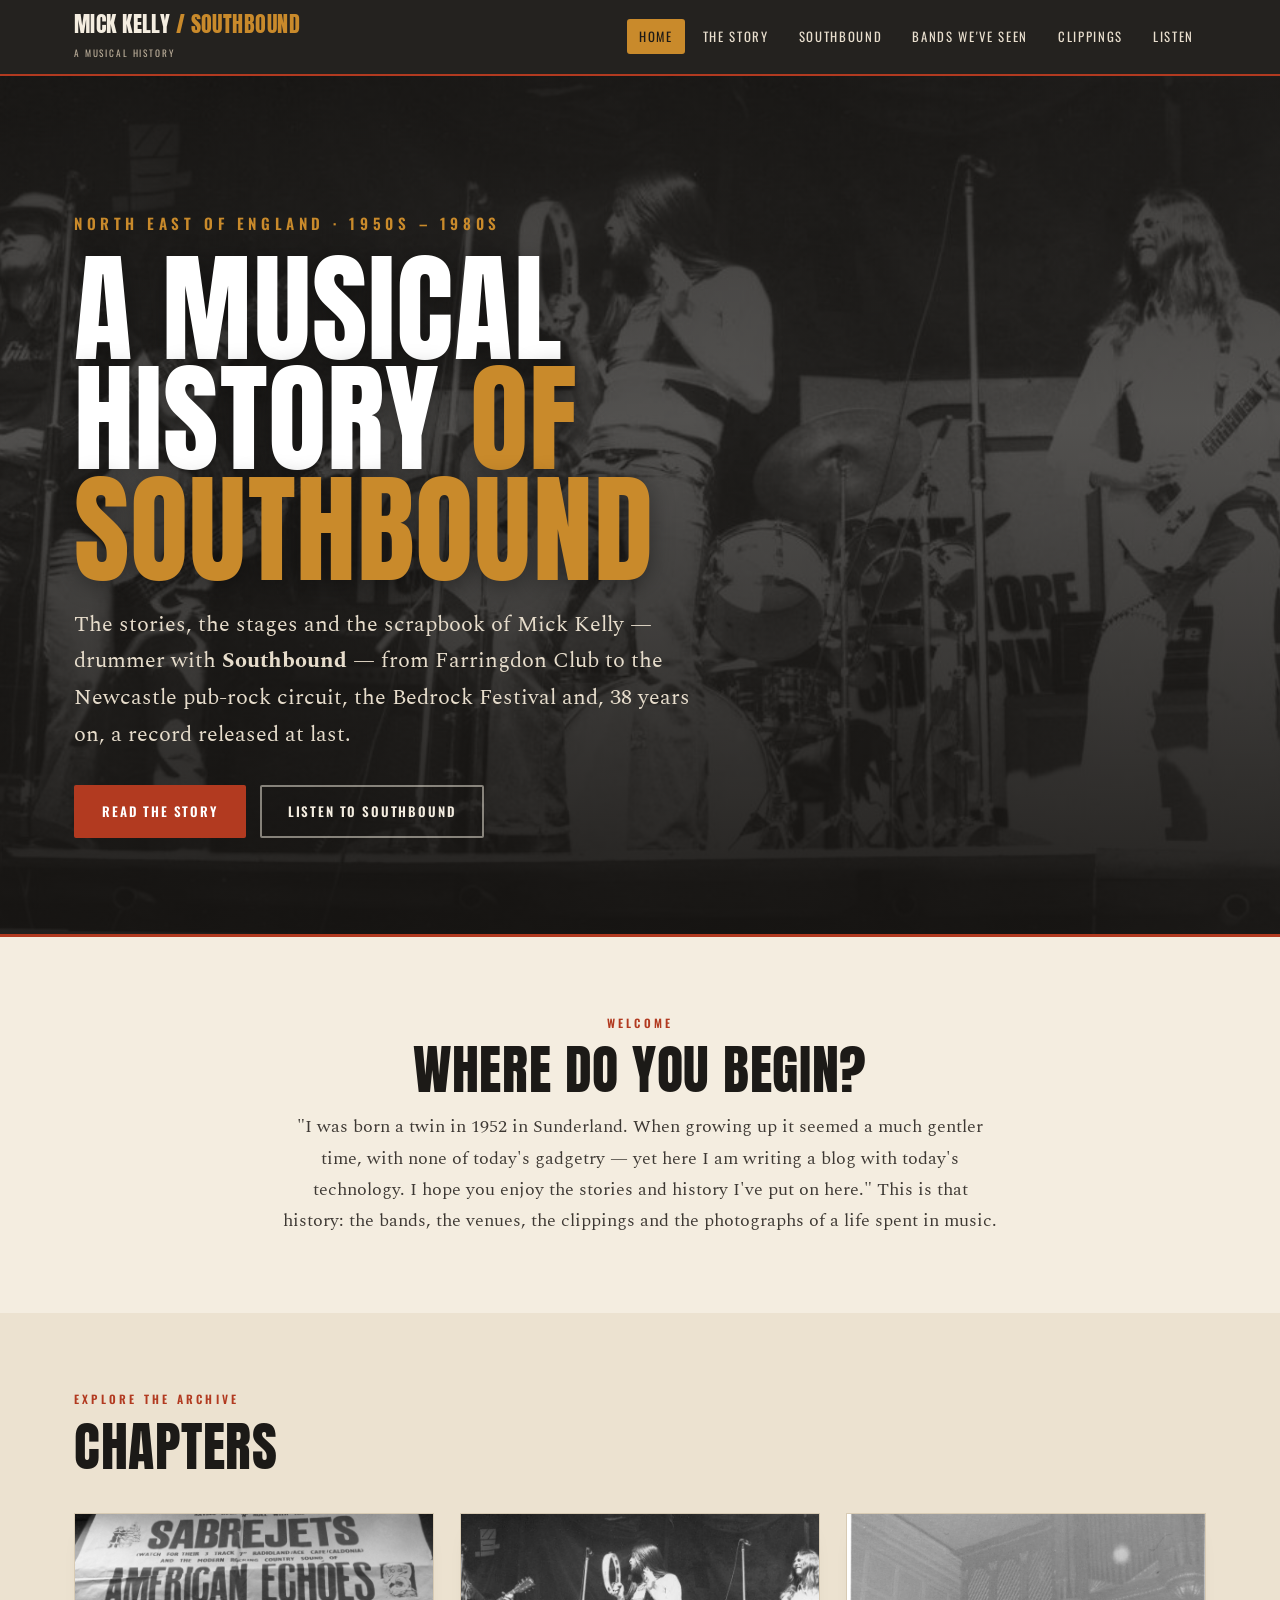
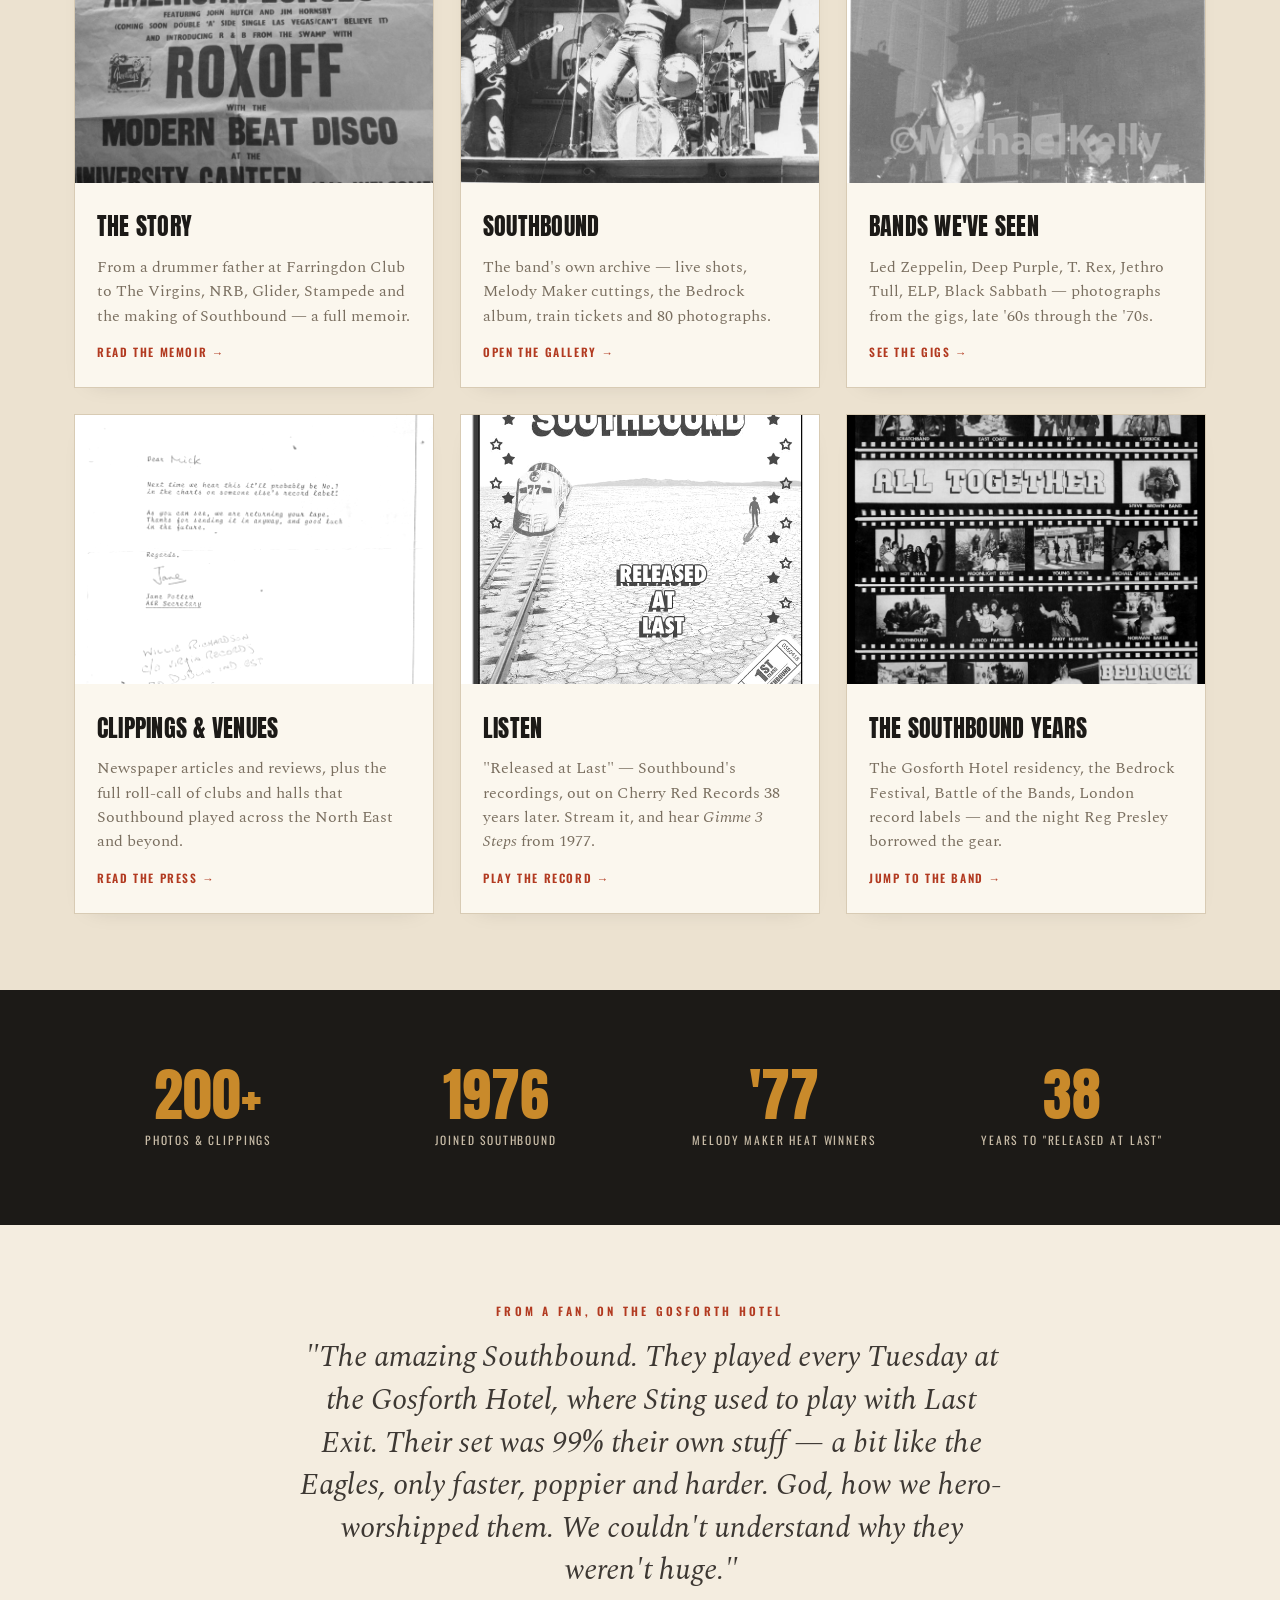
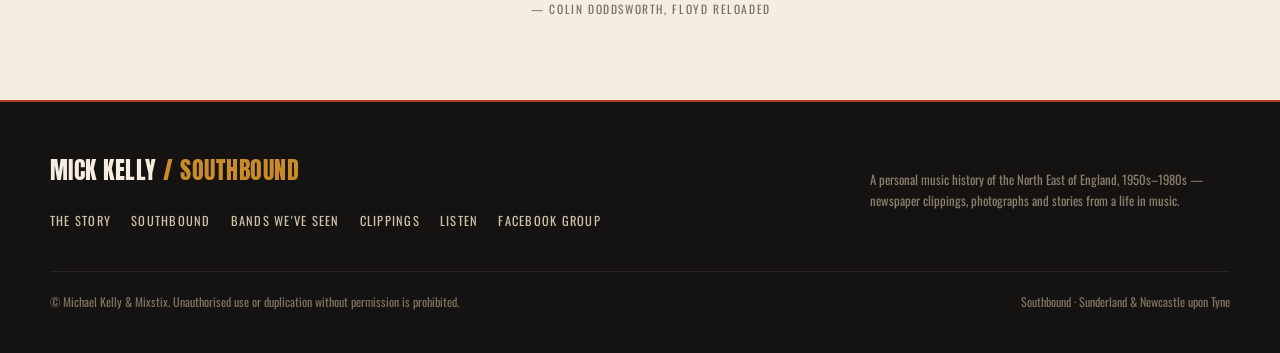
==== index.html @ b31528f3 "Southbound: rebuilt music-history site" ====
<!DOCTYPE html>
<html lang="en">
<head>
<meta charset="utf-8">
<meta name="viewport" content="width=device-width, initial-scale=1">
<title>A Musical History by Mick Kelly — Southbound</title>
<meta name="description" content="The music history of Mick Kelly and the North East band Southbound. Newspaper clippings, photographs and stories from the 1970s–80s club and pub-rock circuit.">
<link rel="preconnect" href="https://fonts.googleapis.com">
<link rel="preconnect" href="https://fonts.gstatic.com" crossorigin>
<link href="https://fonts.googleapis.com/css2?family=Anton&family=Oswald:wght@400;500;600&family=Spectral:ital,wght@0,400;0,500;1,400&display=swap" rel="stylesheet">
<link rel="stylesheet" href="css/style.css">
</head>
<body>

<header class="nav">
  <div class="nav-inner">
    <a class="brand" href="index.html">
      <span>
        <span class="brand-mark">Mick Kelly <span class="sb">/ Southbound</span></span>
        <span class="brand-sub">A Musical History</span>
      </span>
    </a>
    <button class="nav-toggle" aria-label="Menu"><span></span><span></span><span></span></button>
    <ul class="nav-links">
      <li><a href="index.html" class="active">Home</a></li>
      <li><a href="story.html">The Story</a></li>
      <li><a href="southbound.html">Southbound</a></li>
      <li><a href="bands.html">Bands We've Seen</a></li>
      <li><a href="media.html">Clippings</a></li>
      <li><a href="listen.html">Listen</a></li>
    </ul>
  </div>
</header>

<!-- HERO -->
<section class="hero">
  <div class="hero-media">
    <img src="images/wp-content/uploads/2012/10/southbound1.jpg" alt="Southbound on stage at Eldon Square, Newcastle, 1977">
  </div>
  <div class="hero-inner">
    <p class="kicker">North East of England &middot; 1950s – 1980s</p>
    <h1>A Musical<br>History <span class="gold">of<br>Southbound</span></h1>
    <p class="lede">The stories, the stages and the scrapbook of Mick Kelly — drummer with <strong>Southbound</strong> — from Farringdon Club to the Newcastle pub-rock circuit, the Bedrock Festival and, 38 years on, a record released at last.</p>
    <div class="hero-cta">
      <a class="btn btn-primary" href="story.html">Read the Story</a>
      <a class="btn btn-ghost" href="listen.html">Listen to Southbound</a>
    </div>
  </div>
</section>

<!-- INTRO -->
<section class="band band-cream">
  <div class="narrow" style="text-align:center">
    <p class="eyebrow">Welcome</p>
    <h2 class="section-title" style="margin-bottom:1rem">Where do you begin?</h2>
    <p class="lead-para" style="margin:0 auto">
      "I was born a twin in 1952 in Sunderland. When growing up it seemed a much gentler time, with none of today's gadgetry — yet here I am writing a blog with today's technology. I hope you enjoy the stories and history I've put on here." This is that history: the bands, the venues, the clippings and the photographs of a life spent in music.
    </p>
  </div>
</section>

<!-- CHAPTERS -->
<section class="band band-deep">
  <div class="wrap">
    <p class="eyebrow">Explore the archive</p>
    <h2 class="section-title">Chapters</h2>
    <div class="chapters">

      <a class="chapter-card" href="story.html">
        <div class="chapter-thumb"><img src="images/wp-content/uploads/2019/03/img_0525.jpg" alt="Gig poster"></div>
        <div class="chapter-body">
          <h3>The Story</h3>
          <p>From a drummer father at Farringdon Club to The Virgins, NRB, Glider, Stampede and the making of Southbound — a full memoir.</p>
          <div class="chapter-more">Read the memoir →</div>
        </div>
      </a>

      <a class="chapter-card" href="southbound.html">
        <div class="chapter-thumb"><img src="images/wp-content/uploads/2012/10/southbound1.jpg" alt="Southbound on stage"></div>
        <div class="chapter-body">
          <h3>Southbound</h3>
          <p>The band's own archive — live shots, Melody Maker cuttings, the Bedrock album, train tickets and 80 photographs.</p>
          <div class="chapter-more">Open the gallery →</div>
        </div>
      </a>

      <a class="chapter-card" href="bands.html">
        <div class="chapter-thumb"><img src="images/wp-content/uploads/2013/01/005.jpg" alt="Deep Purple live"></div>
        <div class="chapter-body">
          <h3>Bands We've Seen</h3>
          <p>Led Zeppelin, Deep Purple, T.&nbsp;Rex, Jethro Tull, ELP, Black Sabbath — photographs from the gigs, late '60s through the '70s.</p>
          <div class="chapter-more">See the gigs →</div>
        </div>
      </a>

      <a class="chapter-card" href="media.html">
        <div class="chapter-thumb"><img src="images/wp-content/uploads/2016/04/001.jpg" alt="Newspaper article"></div>
        <div class="chapter-body">
          <h3>Clippings &amp; Venues</h3>
          <p>Newspaper articles and reviews, plus the full roll-call of clubs and halls that Southbound played across the North East and beyond.</p>
          <div class="chapter-more">Read the press →</div>
        </div>
      </a>

      <a class="chapter-card" href="listen.html">
        <div class="chapter-thumb"><img src="images/wp-content/uploads/2015/08/southbond-released-at-last-pic.jpg" alt="Released at Last album cover"></div>
        <div class="chapter-body">
          <h3>Listen</h3>
          <p>"Released at Last" — Southbound's recordings, out on Cherry Red Records 38 years later. Stream it, and hear <em>Gimme 3 Steps</em> from 1977.</p>
          <div class="chapter-more">Play the record →</div>
        </div>
      </a>

      <a class="chapter-card" href="story.html#southbound">
        <div class="chapter-thumb"><img src="images/wp-content/uploads/2013/01/bedrock-album.jpg" alt="Bedrock album"></div>
        <div class="chapter-body">
          <h3>The Southbound Years</h3>
          <p>The Gosforth Hotel residency, the Bedrock Festival, Battle of the Bands, London record labels — and the night Reg Presley borrowed the gear.</p>
          <div class="chapter-more">Jump to the band →</div>
        </div>
      </a>

    </div>
  </div>
</section>

<!-- STATS -->
<section class="band band-ink">
  <div class="wrap">
    <div class="stats">
      <div class="stat"><div class="num">200+</div><div class="lbl">Photos &amp; Clippings</div></div>
      <div class="stat"><div class="num">1976</div><div class="lbl">Joined Southbound</div></div>
      <div class="stat"><div class="num">'77</div><div class="lbl">Melody Maker Heat Winners</div></div>
      <div class="stat"><div class="num">38</div><div class="lbl">Years to "Released at Last"</div></div>
    </div>
  </div>
</section>

<!-- QUOTE -->
<section class="band band-cream">
  <div class="narrow" style="text-align:center">
    <p class="eyebrow">From a fan, on the Gosforth Hotel</p>
    <p class="pull" style="border:0;font-size:clamp(1.3rem,3vw,1.9rem);margin:0">
      "The amazing Southbound. They played every Tuesday at the Gosforth Hotel, where Sting used to play with Last Exit. Their set was 99% their own stuff — a bit like the Eagles, only faster, poppier and harder. God, how we hero-worshipped them. We couldn't understand why they weren't huge."
      <cite>— Colin Doddsworth, Floyd Reloaded</cite>
    </p>
  </div>
</section>

<footer class="footer">
  <div class="footer-inner">
    <div>
      <span class="brand-mark" style="color:#f4ede0;font-size:1.5rem">Mick Kelly <span style="color:#c98a2b">/ Southbound</span></span>
      <ul class="footer-links">
        <li><a href="story.html">The Story</a></li>
        <li><a href="southbound.html">Southbound</a></li>
        <li><a href="bands.html">Bands We've Seen</a></li>
        <li><a href="media.html">Clippings</a></li>
        <li><a href="listen.html">Listen</a></li>
        <li><a href="https://www.facebook.com/groups/143539109082656/" target="_blank" rel="noopener">Facebook Group</a></li>
      </ul>
    </div>
    <p class="small">A personal music history of the North East of England, 1950s–1980s — newspaper clippings, photographs and stories from a life in music.</p>
  </div>
  <div class="footer-bottom">
    <span>© Michael Kelly &amp; Mixstix. Unauthorised use or duplication without permission is prohibited.</span>
    <span>Southbound &middot; Sunderland &amp; Newcastle upon Tyne</span>
  </div>
</footer>

<script src="js/main.js"></script>
</body>
</html>
---- css/style.css ----
/* =========================================================
   A Musical History by Mick Kelly — Southbound
   Vintage-rock editorial scrapbook
   ========================================================= */

:root{
  --ink:#1c1a17;          /* near-black warm */
  --ink-soft:#3d3833;
  --paper:#f4ede0;        /* warm cream */
  --paper-2:#ece2d0;      /* slightly deeper cream */
  --card:#fbf7ee;         /* photo mat */
  --line:#d8cbb4;         /* hairline */
  --rust:#b23a20;         /* rock-poster red-orange */
  --rust-dark:#8f2c17;
  --gold:#c98a2b;         /* amber */
  --muted:#7a6f60;
  --shadow:rgba(28,26,23,.22);
  --maxw:1180px;
  --font-display:"Anton",Impact,"Arial Narrow",sans-serif;
  --font-head:"Oswald",sans-serif;
  --font-body:"Spectral","Georgia",serif;
}

*{box-sizing:border-box}
html{scroll-behavior:smooth}
body{
  margin:0;
  background:var(--paper);
  color:var(--ink);
  font-family:var(--font-body);
  font-size:19px;
  line-height:1.7;
  -webkit-font-smoothing:antialiased;
  /* subtle paper grain */
  background-image:
    radial-gradient(circle at 15% 20%, rgba(0,0,0,.020) 0 1px, transparent 1px),
    radial-gradient(circle at 70% 65%, rgba(0,0,0,.020) 0 1px, transparent 1px);
  background-size:7px 7px, 11px 11px;
}
img{max-width:100%;display:block}
a{color:var(--rust-dark);text-underline-offset:3px}
a:hover{color:var(--rust)}

/* ---------- layout helpers ---------- */
.wrap{max-width:var(--maxw);margin:0 auto;padding:0 24px}
.narrow{max-width:780px;margin:0 auto;padding:0 24px}
.eyebrow{
  font-family:var(--font-head);text-transform:uppercase;letter-spacing:.28em;
  font-size:.72rem;font-weight:600;color:var(--rust);margin:0 0 .6rem
}
section{position:relative}

/* ---------- top nav ---------- */
.nav{
  position:sticky;top:0;z-index:50;
  background:rgba(28,26,23,.96);
  border-bottom:2px solid var(--rust);
  backdrop-filter:blur(6px);
}
.nav-inner{display:flex;align-items:center;justify-content:space-between;
  max-width:var(--maxw);margin:0 auto;padding:12px 24px}
.brand{display:flex;align-items:center;gap:12px;text-decoration:none}
.brand-mark{
  font-family:var(--font-display);color:var(--paper);
  font-size:1.35rem;letter-spacing:.02em;line-height:1;text-transform:uppercase
}
.brand-mark .sb{color:var(--gold)}
.brand-sub{font-family:var(--font-head);text-transform:uppercase;letter-spacing:.2em;
  font-size:.58rem;color:#b9ac97;display:block;margin-top:2px}
.nav-links{display:flex;gap:6px;align-items:center;list-style:none;margin:0;padding:0}
.nav-links a{
  font-family:var(--font-head);text-transform:uppercase;letter-spacing:.13em;
  font-size:.8rem;color:#e9dfce;text-decoration:none;padding:8px 12px;border-radius:3px;
  transition:.18s
}
.nav-links a:hover{color:#fff;background:rgba(255,255,255,.08)}
.nav-links a.active{color:var(--ink);background:var(--gold)}
.nav-toggle{display:none;background:none;border:0;cursor:pointer;padding:6px}
.nav-toggle span{display:block;width:26px;height:2px;background:var(--paper);margin:5px 0;transition:.2s}

/* ---------- buttons ---------- */
.btn{
  display:inline-block;font-family:var(--font-head);text-transform:uppercase;
  letter-spacing:.14em;font-size:.82rem;font-weight:600;
  padding:13px 26px;border-radius:2px;text-decoration:none;cursor:pointer;
  transition:.18s;border:2px solid transparent
}
.btn-primary{background:var(--rust);color:#fff}
.btn-primary:hover{background:var(--rust-dark);color:#fff}
.btn-ghost{background:transparent;color:var(--paper);border-color:rgba(244,237,224,.5)}
.btn-ghost:hover{border-color:var(--gold);color:var(--gold)}
.btn-dark{background:var(--ink);color:var(--paper)}
.btn-dark:hover{background:#000;color:var(--gold)}

/* ---------- hero ---------- */
.hero{
  position:relative;background:var(--ink);color:var(--paper);overflow:hidden;
  border-bottom:3px solid var(--rust)
}
.hero-media{position:absolute;inset:0}
.hero-media img{width:100%;height:100%;object-fit:cover;filter:grayscale(1) contrast(1.05);opacity:.42}
.hero-media::after{content:"";position:absolute;inset:0;
  background:linear-gradient(180deg,rgba(20,18,16,.55) 0%,rgba(20,18,16,.35) 40%,rgba(20,18,16,.85) 100%)}
.hero-inner{position:relative;max-width:var(--maxw);margin:0 auto;padding:120px 24px 96px}
.hero h1{
  font-family:var(--font-display);font-weight:400;line-height:.92;
  font-size:clamp(3rem,10vw,7.5rem);letter-spacing:.01em;margin:.2rem 0;
  text-transform:uppercase;color:#fff;text-shadow:0 4px 24px rgba(0,0,0,.4)
}
.hero h1 .gold{color:var(--gold)}
.hero .kicker{font-family:var(--font-head);text-transform:uppercase;letter-spacing:.3em;
  font-size:clamp(.7rem,1.6vw,.95rem);color:var(--gold);margin-bottom:1rem;font-weight:600}
.hero .lede{font-size:clamp(1.05rem,2.2vw,1.35rem);max-width:640px;color:#e7ddcc;margin:1.4rem 0 2rem}
.hero-cta{display:flex;gap:14px;flex-wrap:wrap}

/* ---------- generic section ---------- */
.band{padding:76px 0}
.band-cream{background:var(--paper)}
.band-deep{background:var(--paper-2)}
.band-ink{background:var(--ink);color:var(--paper)}
.band-ink .eyebrow{color:var(--gold)}
h2.section-title{
  font-family:var(--font-display);font-weight:400;text-transform:uppercase;
  font-size:clamp(2rem,5vw,3.4rem);line-height:1;letter-spacing:.01em;margin:.2rem 0 1.2rem
}
.band-ink h2.section-title{color:#fff}
.lead-para{font-size:1.15rem;color:var(--ink-soft);max-width:720px}
.band-ink .lead-para{color:#d9cdb9}

/* ---------- home: chapters grid ---------- */
.chapters{display:grid;grid-template-columns:repeat(3,1fr);gap:26px;margin-top:40px}
.chapter-card{
  background:var(--card);border:1px solid var(--line);text-decoration:none;color:var(--ink);
  display:flex;flex-direction:column;box-shadow:0 8px 24px -18px var(--shadow);
  transition:.2s;overflow:hidden
}
.chapter-card:hover{transform:translateY(-4px);box-shadow:0 18px 34px -20px var(--shadow);color:var(--ink)}
.chapter-thumb{aspect-ratio:4/3;overflow:hidden;background:var(--ink)}
.chapter-thumb img{width:100%;height:100%;object-fit:cover;filter:grayscale(1) contrast(1.05);transition:.4s}
.chapter-card:hover .chapter-thumb img{filter:grayscale(.15) contrast(1.05);transform:scale(1.04)}
.chapter-body{padding:22px 22px 26px}
.chapter-body h3{font-family:var(--font-display);text-transform:uppercase;font-weight:400;
  font-size:1.5rem;margin:.1rem 0 .5rem;letter-spacing:.01em}
.chapter-body p{margin:0;font-size:.98rem;color:var(--muted);line-height:1.55}
.chapter-more{font-family:var(--font-head);text-transform:uppercase;letter-spacing:.14em;
  font-size:.72rem;color:var(--rust);margin-top:14px;font-weight:600}

/* ---------- stat strip ---------- */
.stats{display:grid;grid-template-columns:repeat(4,1fr);gap:20px;text-align:center}
.stat .num{font-family:var(--font-display);font-size:clamp(2.4rem,5vw,3.6rem);color:var(--gold);line-height:1}
.stat .lbl{font-family:var(--font-head);text-transform:uppercase;letter-spacing:.16em;
  font-size:.72rem;color:#c9bda8;margin-top:6px}

/* ---------- story / article ---------- */
.article{padding:64px 0 80px}
.article p{margin:0 0 1.35rem}
.article h2{font-family:var(--font-display);text-transform:uppercase;font-weight:400;
  font-size:clamp(1.8rem,4vw,2.7rem);letter-spacing:.01em;line-height:1.02;
  margin:2.6rem 0 .3rem;color:var(--ink)}
.article h2 + .band-note{margin-top:.2rem}
.band-note{font-family:var(--font-head);text-transform:uppercase;letter-spacing:.2em;
  font-size:.75rem;color:var(--rust);margin-bottom:1.4rem;font-weight:600}
.article .dropcap:first-letter{
  font-family:var(--font-display);float:left;font-size:4.1rem;line-height:.8;
  padding:6px 12px 0 0;color:var(--rust)}
.pull{border-left:4px solid var(--gold);padding:6px 0 6px 22px;margin:2rem 0;
  font-size:1.35rem;font-style:italic;color:var(--ink-soft);line-height:1.4}
.pull cite{display:block;font-style:normal;font-family:var(--font-head);
  text-transform:uppercase;letter-spacing:.14em;font-size:.72rem;color:var(--muted);margin-top:.6rem}

/* figures inside story */
figure{margin:0}
.fig{margin:2.2rem 0}
.fig img{width:100%;background:var(--card);border:8px solid #fff;
  box-shadow:0 14px 30px -18px var(--shadow)}
.fig figcaption,.gcap{font-family:var(--font-head);font-size:.82rem;color:var(--muted);
  letter-spacing:.02em;margin-top:.7rem;text-transform:none;line-height:1.4}
.fig-wide img{width:100%}
.fig-float{max-width:340px}
@media(min-width:820px){
  .fig-float{float:right;width:340px;margin:.4rem 0 1.4rem 2rem}
  .fig-float-l{float:left;margin:.4rem 2rem 1.4rem 0}
}

/* ---------- galleries (masonry via columns) ---------- */
.gallery-intro{margin-bottom:34px}
.masonry{column-count:4;column-gap:16px}
.masonry .cell{break-inside:avoid;margin:0 0 16px;background:#fff;padding:8px 8px 0;
  border:1px solid var(--line);box-shadow:0 10px 22px -18px var(--shadow);
  cursor:zoom-in;transition:.2s}
.masonry .cell:hover{transform:translateY(-3px) rotate(-.4deg);box-shadow:0 16px 28px -18px var(--shadow)}
.masonry .cell img{width:100%;filter:grayscale(.05)}
.masonry .cell .gcap{padding:8px 4px 10px}
.masonry .cell.plain{padding-bottom:8px}
@media(max-width:1080px){.masonry{column-count:3}}
@media(max-width:720px){.masonry{column-count:2;column-gap:12px}.masonry .cell{margin-bottom:12px}}

/* act grouping on Bands page */
.act{margin:0 0 54px}
.act-head{display:flex;align-items:baseline;gap:16px;border-bottom:2px solid var(--ink);
  padding-bottom:8px;margin-bottom:22px;flex-wrap:wrap}
.act-head h3{font-family:var(--font-display);text-transform:uppercase;font-weight:400;
  font-size:clamp(1.5rem,3.4vw,2.3rem);margin:0;letter-spacing:.01em}
.act-head .meta{font-family:var(--font-head);text-transform:uppercase;letter-spacing:.14em;
  font-size:.78rem;color:var(--rust)}

/* ---------- listen page ---------- */
.record{display:grid;grid-template-columns:minmax(260px,380px) 1fr;gap:44px;align-items:center}
.record .sleeve{position:relative}
.record .sleeve img{width:100%;box-shadow:0 26px 50px -24px rgba(0,0,0,.55);border:1px solid var(--line)}
.platforms{display:flex;flex-wrap:wrap;gap:10px;margin-top:22px}
.platforms a{font-family:var(--font-head);text-transform:uppercase;letter-spacing:.1em;
  font-size:.76rem;text-decoration:none;padding:9px 16px;border:1.5px solid var(--line);
  border-radius:2px;color:var(--ink);background:var(--card);transition:.18s}
.band-ink .platforms a{color:#f6efe2;background:rgba(255,255,255,.07);border-color:rgba(244,237,224,.4)}
.platforms a:hover{border-color:var(--rust);color:var(--rust)}
.band-ink .platforms a:hover{color:var(--gold);border-color:var(--gold)}
.video-wrap{position:relative;padding-bottom:56.25%;height:0;overflow:hidden;
  border:8px solid #fff;box-shadow:0 16px 34px -20px var(--shadow);background:#000}
.video-wrap iframe{position:absolute;inset:0;width:100%;height:100%}

/* songlist / venues chips */
.chips{display:flex;flex-wrap:wrap;gap:8px}
.chips span{font-family:var(--font-head);font-size:.78rem;letter-spacing:.04em;
  background:var(--card);border:1px solid var(--line);padding:6px 12px;border-radius:2px;color:var(--ink-soft)}
.band-ink .chips span{background:rgba(255,255,255,.06);border-color:rgba(255,255,255,.14);color:#e2d7c4}
.venues-cols{columns:3;column-gap:34px;font-family:var(--font-head);font-size:.86rem;
  line-height:1.9;color:var(--ink-soft)}
.venues-cols div{break-inside:avoid}
@media(max-width:760px){.venues-cols{columns:2}}
@media(max-width:480px){.venues-cols{columns:1}}

/* memorial */
.memorial{background:var(--ink);color:var(--paper);text-align:center;padding:56px 24px}
.memorial .eyebrow{color:var(--gold)}
.memorial p{max-width:640px;margin:.4rem auto;color:#d9cdb9}
.memorial .names{font-family:var(--font-display);text-transform:uppercase;
  font-size:clamp(1.4rem,3vw,2rem);color:#fff;margin:.6rem 0;line-height:1.2}

/* ---------- footer ---------- */
.footer{background:#151311;color:#b9ac97;padding:56px 24px 40px;border-top:2px solid var(--rust)}
.footer-inner{max-width:var(--maxw);margin:0 auto;display:flex;justify-content:space-between;
  gap:30px;flex-wrap:wrap;align-items:flex-start}
.footer .brand-mark{font-size:1.5rem}
.footer-links{display:flex;flex-wrap:wrap;gap:8px 20px;list-style:none;padding:0;margin:14px 0 0}
.footer-links a{color:#cfc2ac;text-decoration:none;font-family:var(--font-head);
  text-transform:uppercase;letter-spacing:.1em;font-size:.78rem}
.footer-links a:hover{color:var(--gold)}
.footer .small{font-size:.8rem;color:#8a7f6e;max-width:360px;line-height:1.6;font-family:var(--font-head)}
.footer-bottom{max-width:var(--maxw);margin:34px auto 0;padding-top:20px;
  border-top:1px solid #2a2621;font-size:.76rem;color:#7d7160;font-family:var(--font-head);
  display:flex;justify-content:space-between;gap:16px;flex-wrap:wrap}

/* ---------- lightbox ---------- */
.lb{position:fixed;inset:0;background:rgba(15,13,11,.94);z-index:100;display:none;
  align-items:center;justify-content:center;padding:30px;flex-direction:column}
.lb.open{display:flex}
.lb img{max-width:92vw;max-height:80vh;border:6px solid #fff;box-shadow:0 20px 60px rgba(0,0,0,.6)}
.lb .lb-cap{color:#d9cdb9;font-family:var(--font-head);margin-top:14px;font-size:.9rem;text-align:center;max-width:800px}
.lb button{position:absolute;background:none;border:0;color:#fff;cursor:pointer;font-size:2rem;line-height:1}
.lb .lb-close{top:18px;right:26px;font-size:2.4rem}
.lb .lb-prev{left:20px;top:50%;transform:translateY(-50%);font-size:3rem;padding:20px}
.lb .lb-next{right:20px;top:50%;transform:translateY(-50%);font-size:3rem;padding:20px}
.lb .lb-count{position:absolute;bottom:22px;left:50%;transform:translateX(-50%);
  color:#8a7f6e;font-family:var(--font-head);font-size:.8rem;letter-spacing:.1em}

/* ---------- responsive ---------- */
@media(max-width:900px){
  .chapters{grid-template-columns:1fr 1fr}
  .stats{grid-template-columns:1fr 1fr;gap:34px}
  .record{grid-template-columns:1fr;gap:26px}
  .record .sleeve{max-width:340px}
  .nav-links{position:absolute;top:100%;left:0;right:0;background:rgba(24,22,19,.99);
    flex-direction:column;gap:0;padding:8px 0;border-bottom:2px solid var(--rust);
    box-shadow:0 18px 30px -18px rgba(0,0,0,.6);
    opacity:0;transform:translateY(-12px);transition:.24s;pointer-events:none}
  .nav-links.open{opacity:1;transform:translateY(0);pointer-events:auto}
  .nav-links a{padding:14px 24px;width:100%;border-radius:0}
  .nav-toggle{display:block}
}
@media(max-width:560px){
  body{font-size:18px}
  .chapters{grid-template-columns:1fr}
  .hero-inner{padding:84px 24px 64px}
  .band{padding:54px 0}
  .fig-float{float:none;width:100%;max-width:100%;margin:2rem 0}
}
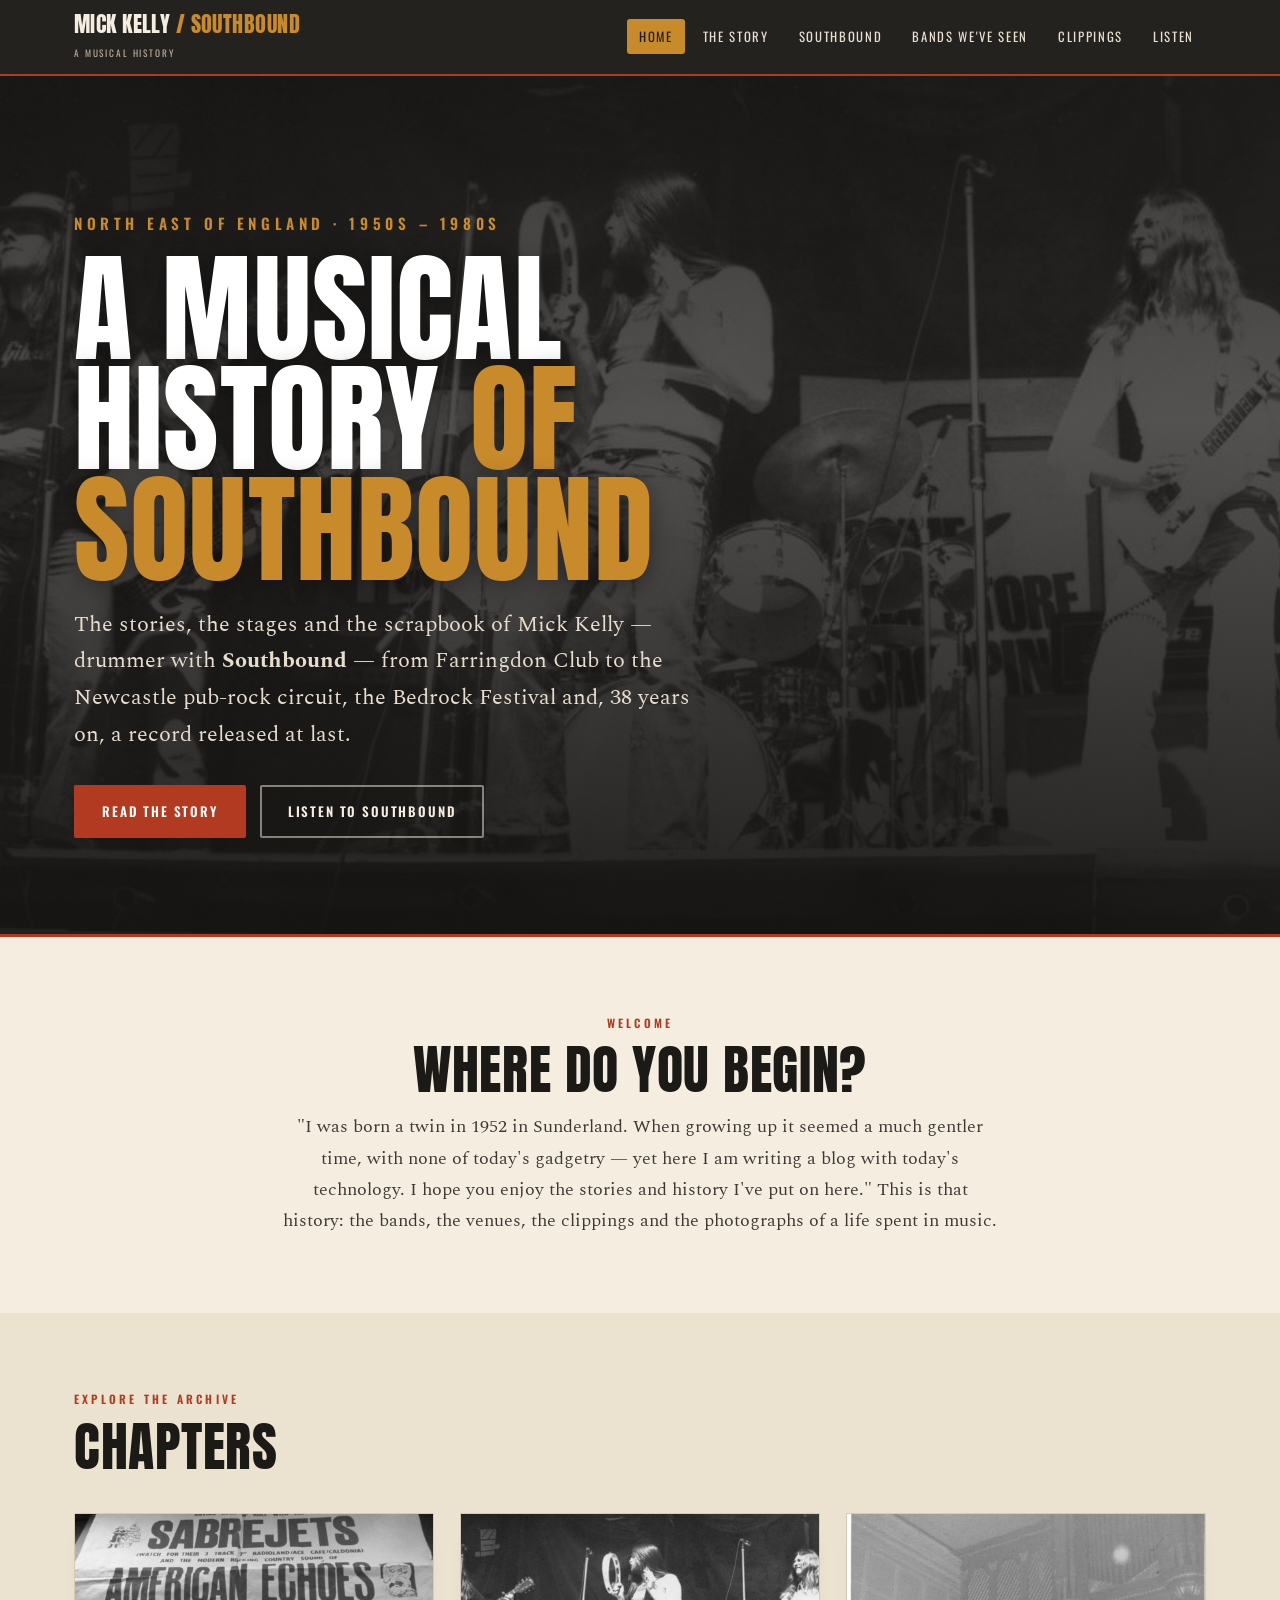
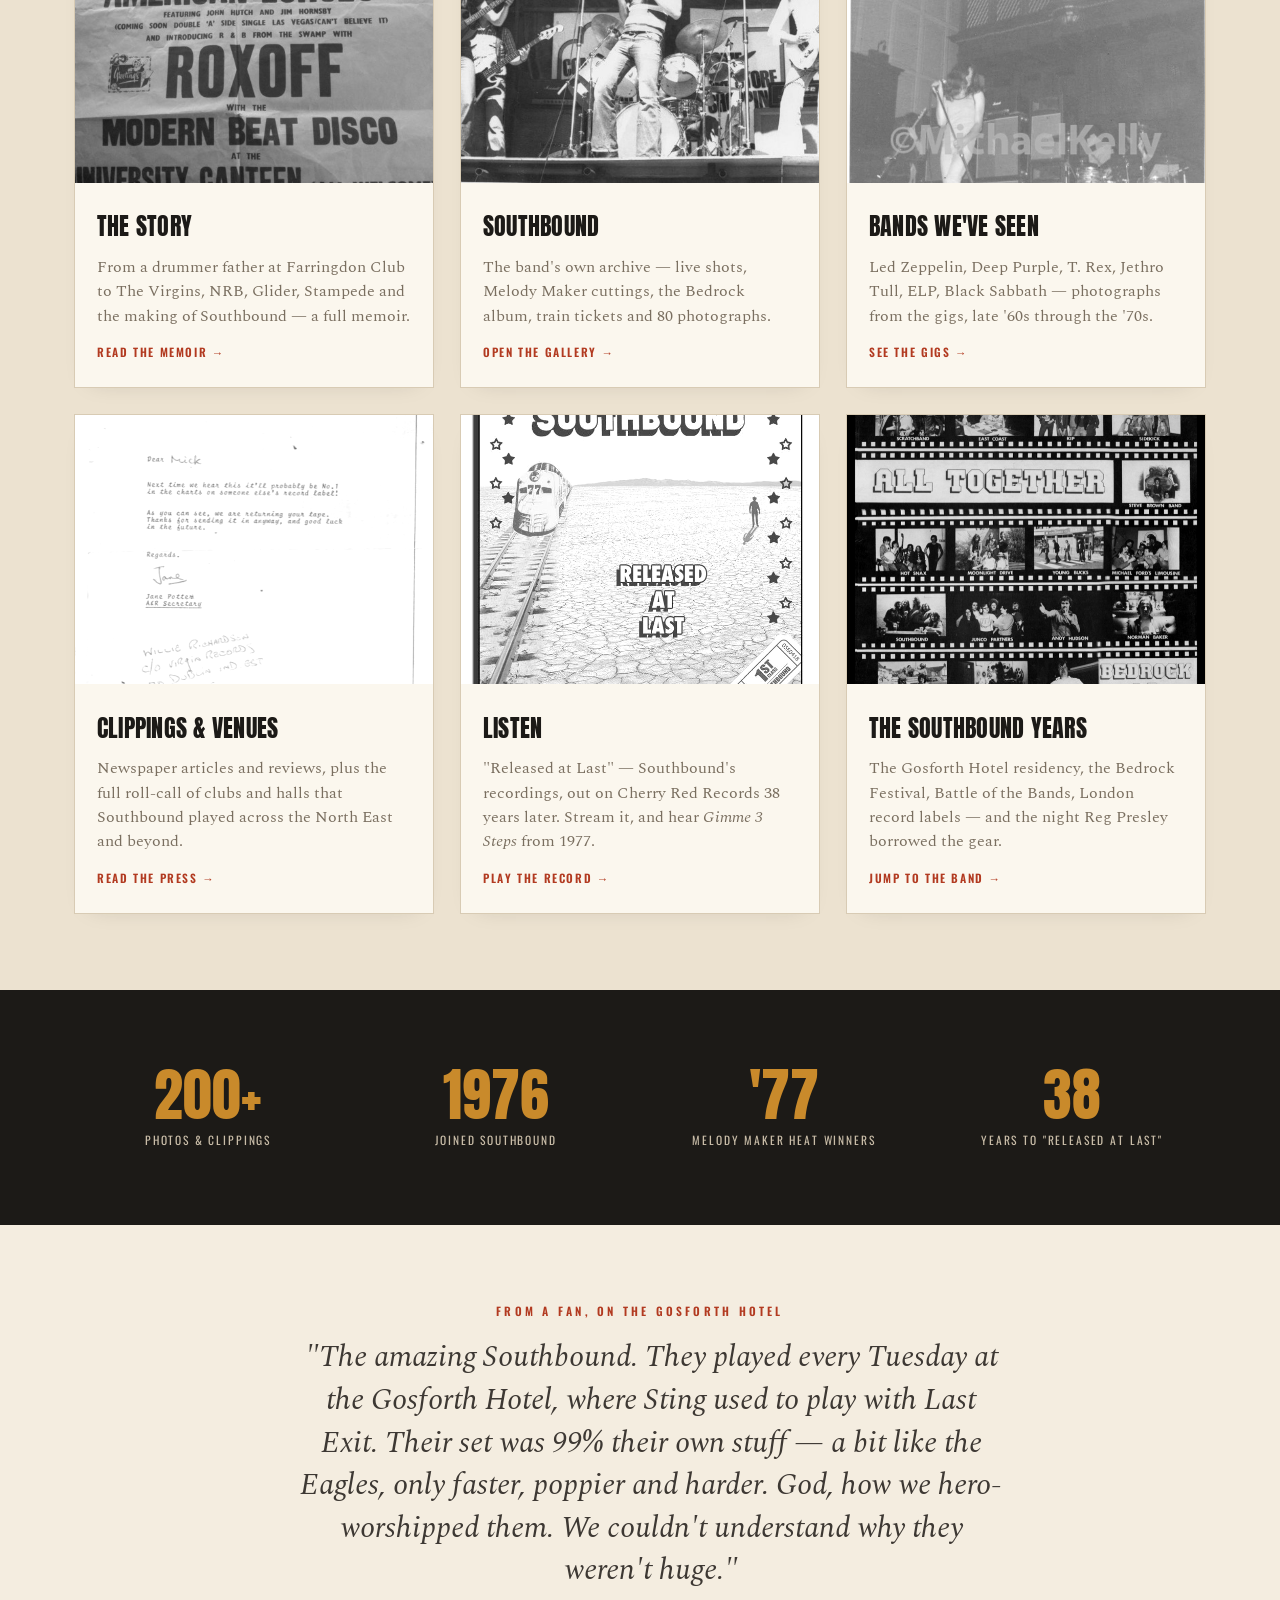
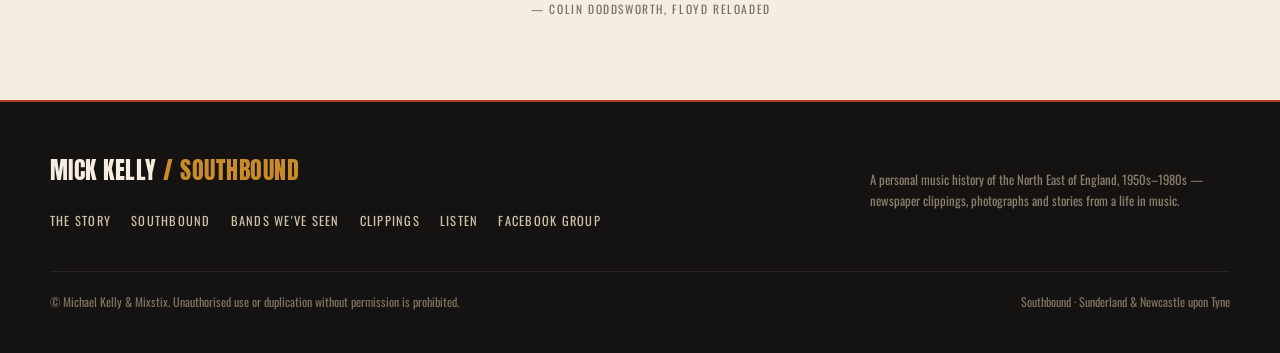
==== commit ffda2a98: "Add thumbnails for faster gallery loading; full-size on click" ====
--- a/index.html
+++ b/index.html
@@ -67,7 +67,7 @@
     <div class="chapters">
 
       <a class="chapter-card" href="story.html">
-        <div class="chapter-thumb"><img src="images/wp-content/uploads/2019/03/img_0525.jpg" alt="Gig poster"></div>
+        <div class="chapter-thumb"><img loading="lazy" src="thumbs/wp-content/uploads/2019/03/img_0525.jpg" alt="Gig poster"></div>
         <div class="chapter-body">
           <h3>The Story</h3>
           <p>From a drummer father at Farringdon Club to The Virgins, NRB, Glider, Stampede and the making of Southbound — a full memoir.</p>
@@ -76,7 +76,7 @@
       </a>
 
       <a class="chapter-card" href="southbound.html">
-        <div class="chapter-thumb"><img src="images/wp-content/uploads/2012/10/southbound1.jpg" alt="Southbound on stage"></div>
+        <div class="chapter-thumb"><img loading="lazy" src="thumbs/wp-content/uploads/2012/10/southbound1.jpg" alt="Southbound on stage"></div>
         <div class="chapter-body">
           <h3>Southbound</h3>
           <p>The band's own archive — live shots, Melody Maker cuttings, the Bedrock album, train tickets and 80 photographs.</p>
@@ -85,7 +85,7 @@
       </a>
 
       <a class="chapter-card" href="bands.html">
-        <div class="chapter-thumb"><img src="images/wp-content/uploads/2013/01/005.jpg" alt="Deep Purple live"></div>
+        <div class="chapter-thumb"><img loading="lazy" src="thumbs/wp-content/uploads/2013/01/005.jpg" alt="Deep Purple live"></div>
         <div class="chapter-body">
           <h3>Bands We've Seen</h3>
           <p>Led Zeppelin, Deep Purple, T.&nbsp;Rex, Jethro Tull, ELP, Black Sabbath — photographs from the gigs, late '60s through the '70s.</p>
@@ -94,7 +94,7 @@
       </a>
 
       <a class="chapter-card" href="media.html">
-        <div class="chapter-thumb"><img src="images/wp-content/uploads/2016/04/001.jpg" alt="Newspaper article"></div>
+        <div class="chapter-thumb"><img loading="lazy" src="thumbs/wp-content/uploads/2016/04/001.jpg" alt="Newspaper article"></div>
         <div class="chapter-body">
           <h3>Clippings &amp; Venues</h3>
           <p>Newspaper articles and reviews, plus the full roll-call of clubs and halls that Southbound played across the North East and beyond.</p>
@@ -103,7 +103,7 @@
       </a>
 
       <a class="chapter-card" href="listen.html">
-        <div class="chapter-thumb"><img src="images/wp-content/uploads/2015/08/southbond-released-at-last-pic.jpg" alt="Released at Last album cover"></div>
+        <div class="chapter-thumb"><img loading="lazy" src="thumbs/wp-content/uploads/2015/08/southbond-released-at-last-pic.jpg" alt="Released at Last album cover"></div>
         <div class="chapter-body">
           <h3>Listen</h3>
           <p>"Released at Last" — Southbound's recordings, out on Cherry Red Records 38 years later. Stream it, and hear <em>Gimme 3 Steps</em> from 1977.</p>
@@ -112,7 +112,7 @@
       </a>
 
       <a class="chapter-card" href="story.html#southbound">
-        <div class="chapter-thumb"><img src="images/wp-content/uploads/2013/01/bedrock-album.jpg" alt="Bedrock album"></div>
+        <div class="chapter-thumb"><img loading="lazy" src="thumbs/wp-content/uploads/2013/01/bedrock-album.jpg" alt="Bedrock album"></div>
         <div class="chapter-body">
           <h3>The Southbound Years</h3>
           <p>The Gosforth Hotel residency, the Bedrock Festival, Battle of the Bands, London record labels — and the night Reg Presley borrowed the gear.</p>
